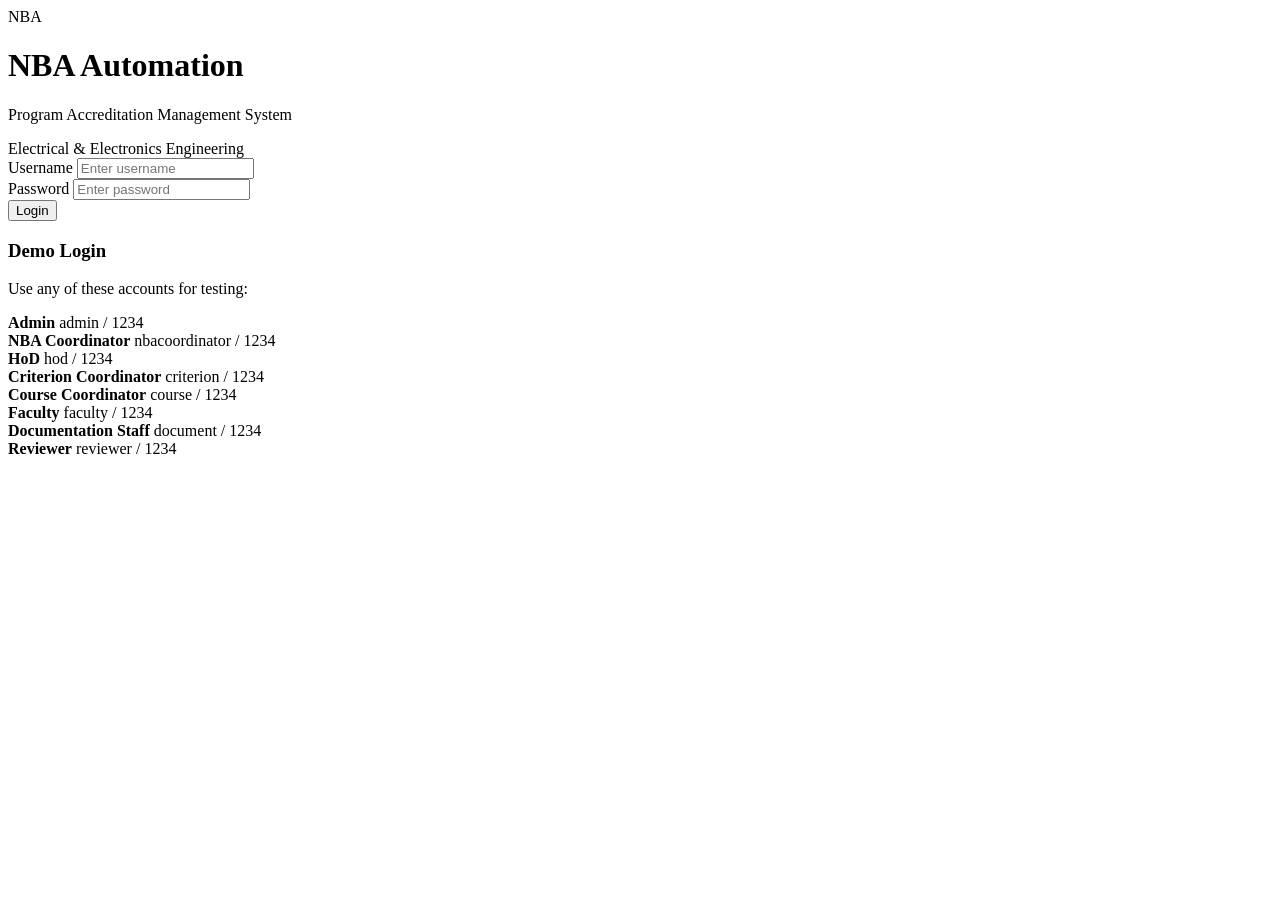
==== index.html @ faff5c58 "Create index.html" ====
<!DOCTYPE html>
<html lang="en">
<head>
    <meta charset="UTF-8">
    <meta name="viewport" content="width=device-width, initial-scale=1.0">

    <title>NBA Automation - Login</title>

    <link rel="stylesheet" href="style.css">
</head>

<body class="login-page">

    <div class="login-container">

        <div class="login-card">

            <div class="login-logo">
                <div class="logo-circle">NBA</div>
            </div>

            <h1>NBA Automation</h1>

            <p class="login-subtitle">
                Program Accreditation Management System
            </p>

            <div class="program-name">
                Electrical & Electronics Engineering
            </div>

            <form id="loginForm">

                <div class="form-group">

                    <label for="username">
                        Username
                    </label>

                    <input
                        type="text"
                        id="username"
                        placeholder="Enter username"
                        required
                    >

                </div>


                <div class="form-group">

                    <label for="password">
                        Password
                    </label>

                    <input
                        type="password"
                        id="password"
                        placeholder="Enter password"
                        required
                    >

                </div>


                <div id="loginError" class="error-message"></div>


                <button
                    type="submit"
                    class="btn btn-primary btn-full"
                >
                    Login
                </button>

            </form>


            <div class="demo-login">

                <h3>Demo Login</h3>

                <p>
                    Use any of these accounts for testing:
                </p>

                <div class="demo-account">
                    <strong>Admin</strong>
                    <span>admin / 1234</span>
                </div>

                <div class="demo-account">
                    <strong>NBA Coordinator</strong>
                    <span>nbacoordinator / 1234</span>
                </div>

                <div class="demo-account">
                    <strong>HoD</strong>
                    <span>hod / 1234</span>
                </div>

                <div class="demo-account">
                    <strong>Criterion Coordinator</strong>
                    <span>criterion / 1234</span>
                </div>

                <div class="demo-account">
                    <strong>Course Coordinator</strong>
                    <span>course / 1234</span>
                </div>

                <div class="demo-account">
                    <strong>Faculty</strong>
                    <span>faculty / 1234</span>
                </div>

                <div class="demo-account">
                    <strong>Documentation Staff</strong>
                    <span>document / 1234</span>
                </div>

                <div class="demo-account">
                    <strong>Reviewer</strong>
                    <span>reviewer / 1234</span>
                </div>

            </div>

        </div>

    </div>


    <script src="app.js"></script>

</body>
</html>
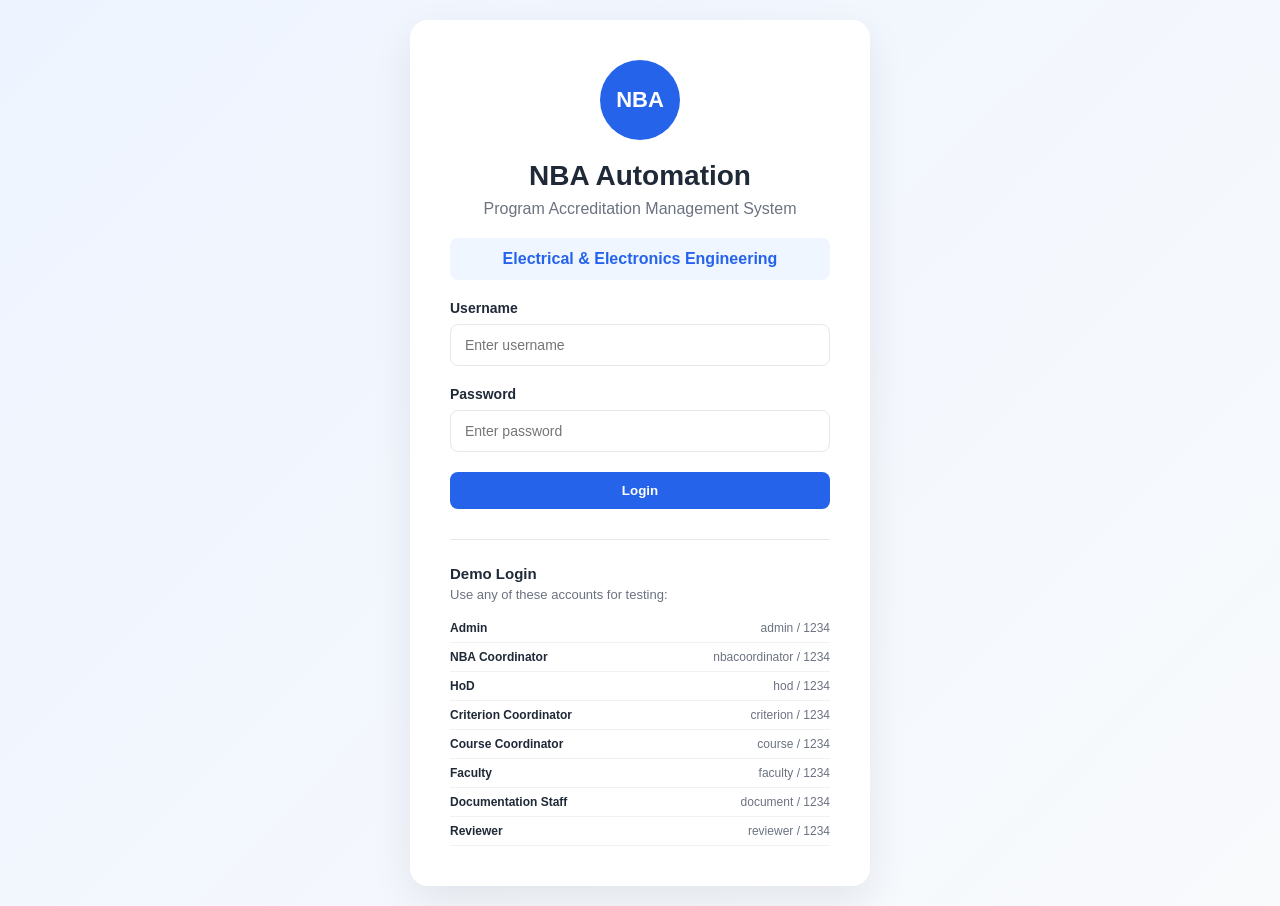
==== commit 777c4a33: "Update index.html" ====
--- a/index.html
+++ b/index.html
@@ -3,135 +3,46 @@
 <head>
     <meta charset="UTF-8">
     <meta name="viewport" content="width=device-width, initial-scale=1.0">
-
     <title>NBA Automation - Login</title>
-
     <link rel="stylesheet" href="style.css">
 </head>
-
 <body class="login-page">
-
     <div class="login-container">
-
         <div class="login-card">
-
             <div class="login-logo">
                 <div class="logo-circle">NBA</div>
             </div>
-
             <h1>NBA Automation</h1>
-
-            <p class="login-subtitle">
-                Program Accreditation Management System
-            </p>
-
-            <div class="program-name">
-                Electrical & Electronics Engineering
-            </div>
+            <p class="login-subtitle">Program Accreditation Management System</p>
+            <div class="program-name">Electrical & Electronics Engineering</div>
 
             <form id="loginForm">
-
                 <div class="form-group">
-
-                    <label for="username">
-                        Username
-                    </label>
-
-                    <input
-                        type="text"
-                        id="username"
-                        placeholder="Enter username"
-                        required
-                    >
-
+                    <label for="username">Username</label>
+                    <input type="text" id="username" placeholder="Enter username" required>
                 </div>
-
-
                 <div class="form-group">
-
-                    <label for="password">
-                        Password
-                    </label>
-
-                    <input
-                        type="password"
-                        id="password"
-                        placeholder="Enter password"
-                        required
-                    >
-
+                    <label for="password">Password</label>
+                    <input type="password" id="password" placeholder="Enter password" required>
                 </div>
-
-
                 <div id="loginError" class="error-message"></div>
-
-
-                <button
-                    type="submit"
-                    class="btn btn-primary btn-full"
-                >
-                    Login
-                </button>
-
+                <button type="submit" class="btn btn-primary btn-full">Login</button>
             </form>
 
-
             <div class="demo-login">
-
                 <h3>Demo Login</h3>
-
-                <p>
-                    Use any of these accounts for testing:
-                </p>
-
-                <div class="demo-account">
-                    <strong>Admin</strong>
-                    <span>admin / 1234</span>
-                </div>
-
-                <div class="demo-account">
-                    <strong>NBA Coordinator</strong>
-                    <span>nbacoordinator / 1234</span>
-                </div>
-
-                <div class="demo-account">
-                    <strong>HoD</strong>
-                    <span>hod / 1234</span>
-                </div>
-
-                <div class="demo-account">
-                    <strong>Criterion Coordinator</strong>
-                    <span>criterion / 1234</span>
-                </div>
-
-                <div class="demo-account">
-                    <strong>Course Coordinator</strong>
-                    <span>course / 1234</span>
-                </div>
-
-                <div class="demo-account">
-                    <strong>Faculty</strong>
-                    <span>faculty / 1234</span>
-                </div>
-
-                <div class="demo-account">
-                    <strong>Documentation Staff</strong>
-                    <span>document / 1234</span>
-                </div>
-
-                <div class="demo-account">
-                    <strong>Reviewer</strong>
-                    <span>reviewer / 1234</span>
-                </div>
-
+                <p>Use any of these accounts for testing:</p>
+                <div class="demo-account"><strong>Admin</strong><span>admin / 1234</span></div>
+                <div class="demo-account"><strong>NBA Coordinator</strong><span>nbacoordinator / 1234</span></div>
+                <div class="demo-account"><strong>HoD</strong><span>hod / 1234</span></div>
+                <div class="demo-account"><strong>Criterion Coordinator</strong><span>criterion / 1234</span></div>
+                <div class="demo-account"><strong>Course Coordinator</strong><span>course / 1234</span></div>
+                <div class="demo-account"><strong>Faculty</strong><span>faculty / 1234</span></div>
+                <div class="demo-account"><strong>Documentation Staff</strong><span>document / 1234</span></div>
+                <div class="demo-account"><strong>Reviewer</strong><span>reviewer / 1234</span></div>
             </div>
-
         </div>
-
     </div>
-
-
     <script src="app.js"></script>
-
 </body>
 </html>
--- a/style.css
+++ b/style.css
@@ -0,0 +1,819 @@
+/* =========================================
+   NBA AUTOMATION
+   MAIN STYLESHEET
+========================================= */
+
+* {
+  box-sizing: border-box;
+  margin: 0;
+  padding: 0;
+}
+
+:root {
+  --primary: #2563eb;
+  --primary-dark: #1d4ed8;
+  --background: #f5f7fb;
+  --sidebar: #111827;
+  --text: #1f2937;
+  --muted: #6b7280;
+  --border: #e5e7eb;
+  --white: #ffffff;
+  --success: #16a34a;
+  --warning: #d97706;
+  --danger: #dc2626;
+  --purple: #7c3aed;
+}
+
+body {
+  font-family: Arial, Helvetica, sans-serif;
+  background: var(--background);
+  color: var(--text);
+  min-height: 100vh;
+}
+
+a {
+  text-decoration: none;
+  color: inherit;
+}
+
+button, input, select, textarea {
+  font-family: inherit;
+}
+
+/* =========================================
+   LOGIN
+========================================= */
+
+.login-page {
+  min-height: 100vh;
+  display: flex;
+  justify-content: center;
+  align-items: center;
+  background: linear-gradient(135deg, #eef4ff, #f8fafc);
+  padding: 20px;
+}
+
+.login-container {
+  width: 100%;
+  max-width: 460px;
+}
+
+.login-card {
+  background: var(--white);
+  padding: 40px;
+  border-radius: 18px;
+  box-shadow: 0 15px 40px rgba(0,0,0,0.08);
+}
+
+.login-logo {
+  display: flex;
+  justify-content: center;
+  margin-bottom: 20px;
+}
+
+.logo-circle {
+  width: 80px;
+  height: 80px;
+  border-radius: 50%;
+  display: flex;
+  align-items: center;
+  justify-content: center;
+  background: var(--primary);
+  color: white;
+  font-size: 22px;
+  font-weight: 800;
+}
+
+.login-card h1 {
+  text-align: center;
+  font-size: 28px;
+}
+
+.login-subtitle {
+  text-align: center;
+  color: var(--muted);
+  margin-top: 8px;
+}
+
+.program-name {
+  margin: 20px 0;
+  padding: 12px;
+  text-align: center;
+  background: #eff6ff;
+  color: var(--primary);
+  border-radius: 8px;
+  font-weight: 600;
+}
+
+/* =========================================
+   FORMS
+========================================= */
+
+.form-group {
+  margin-bottom: 20px;
+}
+
+.form-group label {
+  display: block;
+  margin-bottom: 8px;
+  font-weight: 600;
+  font-size: 14px;
+}
+
+.form-group input,
+.form-group select,
+.form-group textarea {
+  width: 100%;
+  border: 1px solid var(--border);
+  border-radius: 8px;
+  padding: 12px 14px;
+  font-size: 14px;
+  outline: none;
+  background: white;
+}
+
+.form-group input:focus,
+.form-group select:focus,
+.form-group textarea:focus {
+  border-color: var(--primary);
+  box-shadow: 0 0 0 3px rgba(37,99,235,0.1);
+}
+
+.form-row {
+  display: grid;
+  grid-template-columns: 1fr 1fr;
+  gap: 20px;
+}
+
+/* =========================================
+   BUTTONS
+========================================= */
+
+.btn {
+  border: none;
+  border-radius: 8px;
+  padding: 11px 18px;
+  cursor: pointer;
+  font-weight: 600;
+  display: inline-flex;
+  align-items: center;
+  justify-content: center;
+  gap: 8px;
+  transition: 0.2s;
+}
+
+.btn-primary {
+  background: var(--primary);
+  color: white;
+}
+.btn-primary:hover {
+  background: var(--primary-dark);
+}
+
+.btn-secondary {
+  background: #eef2f7;
+  color: #374151;
+}
+.btn-secondary:hover {
+  background: #e5e7eb;
+}
+
+.btn-light {
+  background: white;
+  color: var(--primary);
+}
+
+.btn-full {
+  width: 100%;
+}
+
+.btn-sm {
+  padding: 6px 12px;
+  font-size: 12px;
+}
+
+.logout-btn {
+  width: 100%;
+  padding: 12px;
+  border: none;
+  border-radius: 8px;
+  background: #1f2937;
+  color: white;
+  cursor: pointer;
+}
+.logout-btn:hover {
+  background: #374151;
+}
+
+/* =========================================
+   LOGIN DEMO
+========================================= */
+
+.demo-login {
+  margin-top: 30px;
+  padding-top: 25px;
+  border-top: 1px solid var(--border);
+}
+
+.demo-login h3 {
+  font-size: 15px;
+  margin-bottom: 5px;
+}
+
+.demo-login p {
+  color: var(--muted);
+  font-size: 13px;
+  margin-bottom: 12px;
+}
+
+.demo-account {
+  display: flex;
+  justify-content: space-between;
+  padding: 7px 0;
+  font-size: 12px;
+  border-bottom: 1px solid #f1f1f1;
+}
+.demo-account span {
+  color: var(--muted);
+}
+
+/* =========================================
+   APP LAYOUT
+========================================= */
+
+.app-container {
+  display: flex;
+  min-height: 100vh;
+}
+
+.sidebar {
+  width: 260px;
+  background: var(--sidebar);
+  color: white;
+  position: fixed;
+  left: 0;
+  top: 0;
+  bottom: 0;
+  display: flex;
+  flex-direction: column;
+  z-index: 100;
+}
+
+.sidebar-header {
+  padding: 22px;
+  display: flex;
+  align-items: center;
+  gap: 12px;
+  border-bottom: 1px solid #374151;
+}
+
+.sidebar-logo {
+  width: 45px;
+  height: 45px;
+  border-radius: 10px;
+  background: var(--primary);
+  display: flex;
+  align-items: center;
+  justify-content: center;
+  font-weight: 800;
+}
+
+.sidebar-header h2 {
+  font-size: 16px;
+}
+.sidebar-header small {
+  color: #9ca3af;
+}
+
+.sidebar-nav {
+  padding: 18px 12px;
+  overflow-y: auto;
+  flex: 1;
+}
+
+.nav-item {
+  display: flex;
+  align-items: center;
+  gap: 12px;
+  padding: 12px;
+  margin-bottom: 5px;
+  border-radius: 8px;
+  color: #d1d5db;
+  font-size: 14px;
+}
+.nav-item:hover {
+  background: #1f2937;
+  color: white;
+}
+.nav-item.active {
+  background: var(--primary);
+  color: white;
+}
+
+.nav-section-title {
+  color: #6b7280;
+  font-size: 11px;
+  text-transform: uppercase;
+  padding: 20px 12px 8px;
+}
+
+.sidebar-bottom {
+  margin-top: auto;
+  padding: 15px;
+}
+
+/* =========================================
+   MAIN CONTENT
+========================================= */
+
+.main-content {
+  margin-left: 260px;
+  width: calc(100% - 260px);
+  min-height: 100vh;
+}
+
+.topbar {
+  height: 75px;
+  background: white;
+  border-bottom: 1px solid var(--border);
+  display: flex;
+  align-items: center;
+  justify-content: space-between;
+  padding: 0 30px;
+}
+
+.topbar h1 {
+  font-size: 22px;
+}
+.topbar p {
+  color: var(--muted);
+  font-size: 13px;
+  margin-top: 3px;
+}
+
+.user-area {
+  display: flex;
+  align-items: center;
+  gap: 18px;
+}
+
+.user-profile {
+  display: flex;
+  align-items: center;
+  gap: 10px;
+}
+.user-profile small,
+.user-area small {
+  display: block;
+  color: var(--muted);
+  margin-top: 3px;
+  font-size: 11px;
+}
+
+.user-avatar {
+  width: 40px;
+  height: 40px;
+  border-radius: 50%;
+  background: var(--primary);
+  color: white;
+  display: flex;
+  align-items: center;
+  justify-content: center;
+  font-weight: 700;
+}
+
+.notification-icon {
+  position: relative;
+  font-size: 20px;
+}
+.notification-icon span {
+  position: absolute;
+  top: -6px;
+  right: -7px;
+  background: var(--danger);
+  color: white;
+  font-size: 9px;
+  width: 16px;
+  height: 16px;
+  display: flex;
+  align-items: center;
+  justify-content: center;
+  border-radius: 50%;
+}
+
+.mobile-menu-btn {
+  display: none;
+  border: none;
+  background: none;
+  font-size: 24px;
+}
+
+/* =========================================
+   CONTENT
+========================================= */
+
+#dashboardSection,
+#tasksSection,
+#documentsSection,
+#criteriaSection,
+#notificationsSection,
+#docManagementSection,
+.upload-page {
+  padding: 30px;
+}
+
+.welcome-card {
+  background: linear-gradient(135deg, #2563eb, #4f46e5);
+  color: white;
+  border-radius: 15px;
+  padding: 25px 30px;
+  display: flex;
+  justify-content: space-between;
+  align-items: center;
+  margin-bottom: 25px;
+}
+
+.welcome-card h2 {
+  font-size: 23px;
+  margin-bottom: 8px;
+}
+.welcome-card p {
+  opacity: 0.85;
+  font-size: 14px;
+}
+
+/* =========================================
+   STAT CARDS
+========================================= */
+
+.stats-grid {
+  display: grid;
+  grid-template-columns: repeat(4, 1fr);
+  gap: 18px;
+  margin-bottom: 25px;
+}
+
+.stat-card {
+  background: white;
+  border: 1px solid var(--border);
+  border-radius: 12px;
+  padding: 20px;
+  display: flex;
+  align-items: center;
+  gap: 15px;
+}
+
+.stat-icon {
+  width: 48px;
+  height: 48px;
+  border-radius: 10px;
+  display: flex;
+  align-items: center;
+  justify-content: center;
+  font-size: 21px;
+}
+.stat-icon.blue { background: #dbeafe; }
+.stat-icon.green { background: #dcfce7; }
+.stat-icon.orange { background: #ffedd5; }
+.stat-icon.purple { background: #ede9fe; }
+
+.stat-card span {
+  display: block;
+  font-size: 12px;
+  color: var(--muted);
+}
+.stat-card strong {
+  display: block;
+  font-size: 24px;
+  margin-top: 4px;
+}
+
+/* =========================================
+   SECTION CARDS
+========================================= */
+
+.section-card {
+  background: white;
+  border: 1px solid var(--border);
+  border-radius: 12px;
+  padding: 22px;
+  margin-bottom: 22px;
+}
+
+.section-header {
+  display: flex;
+  align-items: center;
+  justify-content: space-between;
+  margin-bottom: 20px;
+}
+.section-header h2 {
+  font-size: 18px;
+}
+.section-header p {
+  color: var(--muted);
+  font-size: 13px;
+  margin-top: 4px;
+}
+
+/* =========================================
+   BADGES
+========================================= */
+
+.badge {
+  display: inline-block;
+  padding: 5px 10px;
+  border-radius: 20px;
+  font-size: 11px;
+  font-weight: 600;
+}
+.badge-blue { background: #dbeafe; color: #1d4ed8; }
+.badge-green { background: #dcfce7; color: #166534; }
+.badge-orange { background: #ffedd5; color: #9a3412; }
+.badge-red { background: #fee2e2; color: #991b1b; }
+.badge-gray { background: #f3f4f6; color: #4b5563; }
+
+/* =========================================
+   CRITERIA
+========================================= */
+
+.criteria-grid {
+  display: grid;
+  grid-template-columns: repeat(3, 1fr);
+  gap: 15px;
+}
+
+.criteria-card {
+  border: 1px solid var(--border);
+  border-radius: 10px;
+  padding: 15px;
+}
+.criteria-card-header {
+  display: flex;
+  justify-content: space-between;
+  margin-bottom: 12px;
+}
+.criteria-card h3 {
+  font-size: 14px;
+}
+
+.progress {
+  height: 8px;
+  background: #e5e7eb;
+  border-radius: 10px;
+  overflow: hidden;
+}
+.progress-bar {
+  height: 100%;
+  background: var(--primary);
+  border-radius: 10px;
+}
+
+/* =========================================
+   TABLE
+========================================= */
+
+.table-container {
+  width: 100%;
+  overflow-x: auto;
+}
+
+table {
+  width: 100%;
+  border-collapse: collapse;
+  font-size: 13px;
+}
+th {
+  text-align: left;
+  background: #f8fafc;
+  color: #4b5563;
+  padding: 12px;
+  border-bottom: 1px solid var(--border);
+  font-size: 12px;
+}
+td {
+  padding: 13px 12px;
+  border-bottom: 1px solid var(--border);
+}
+tr:hover td {
+  background: #fafafa;
+}
+
+/* =========================================
+   UPLOAD
+========================================= */
+
+.upload-page {
+  max-width: 1000px;
+}
+
+.file-upload-area {
+  border: 2px dashed #cbd5e1;
+  border-radius: 12px;
+  padding: 35px;
+  text-align: center;
+  background: #f8fafc;
+}
+.file-upload-area:hover {
+  border-color: var(--primary);
+  background: #eff6ff;
+}
+.upload-icon {
+  font-size: 40px;
+  margin-bottom: 10px;
+}
+.file-upload-area h3 {
+  margin-bottom: 5px;
+}
+.file-upload-area p {
+  color: var(--muted);
+  font-size: 13px;
+  margin-bottom: 18px;
+}
+.file-upload-area input[type="file"] {
+  display: none;
+}
+
+.selected-file {
+  margin-top: 15px;
+  color: var(--primary);
+  font-size: 13px;
+  font-weight: 600;
+}
+
+.form-actions {
+  display: flex;
+  justify-content: flex-end;
+  gap: 10px;
+  margin-top: 25px;
+}
+
+.upload-info li {
+  margin: 10px 0 0 20px;
+  color: #4b5563;
+  font-size: 14px;
+}
+
+.upload-status {
+  display: none;
+  padding: 12px;
+  border-radius: 8px;
+  margin-top: 15px;
+  font-size: 13px;
+}
+.upload-status.success {
+  display: block;
+  background: #dcfce7;
+  color: #166534;
+}
+.upload-status.error {
+  display: block;
+  background: #fee2e2;
+  color: #991b1b;
+}
+
+/* =========================================
+   DOCUMENT LIST
+========================================= */
+
+.document-item {
+  display: flex;
+  justify-content: space-between;
+  align-items: center;
+  padding: 15px;
+  border-bottom: 1px solid var(--border);
+}
+.document-item:last-child {
+  border-bottom: none;
+}
+.document-info {
+  display: flex;
+  align-items: center;
+  gap: 12px;
+}
+.document-icon {
+  width: 40px;
+  height: 40px;
+  border-radius: 8px;
+  background: #eff6ff;
+  display: flex;
+  align-items: center;
+  justify-content: center;
+}
+
+/* =========================================
+   NOTIFICATIONS
+========================================= */
+
+.notification {
+  display: flex;
+  gap: 15px;
+  padding: 15px;
+  border-bottom: 1px solid var(--border);
+}
+.notification > span {
+  font-size: 22px;
+}
+.notification strong {
+  font-size: 14px;
+}
+.notification p {
+  color: var(--muted);
+  font-size: 12px;
+  margin-top: 4px;
+}
+
+/* =========================================
+   ERROR
+========================================= */
+
+.error-message {
+  color: var(--danger);
+  font-size: 13px;
+  margin-bottom: 12px;
+  display: none;
+}
+
+/* =========================================
+   HIDDEN
+========================================= */
+
+.hidden {
+  display: none !important;
+}
+
+/* =========================================
+   RESPONSIVE
+========================================= */
+
+@media (max-width: 1000px) {
+  .stats-grid { grid-template-columns: repeat(2, 1fr); }
+  .criteria-grid { grid-template-columns: repeat(2, 1fr); }
+}
+
+@media (max-width: 768px) {
+  .sidebar {
+    transform: translateX(-100%);
+    transition: 0.3s;
+  }
+  .sidebar.open {
+    transform: translateX(0);
+  }
+  .main-content {
+    margin-left: 0;
+    width: 100%;
+  }
+  .mobile-menu-btn {
+    display: block;
+  }
+  .topbar {
+    padding: 0 15px;
+  }
+  .topbar h1 {
+    font-size: 18px;
+  }
+  .user-profile div:not(.user-avatar) {
+    display: none;
+  }
+  #dashboardSection,
+  #tasksSection,
+  #documentsSection,
+  #criteriaSection,
+  #notificationsSection,
+  #docManagementSection,
+  .upload-page {
+    padding: 15px;
+  }
+  .welcome-card {
+    flex-direction: column;
+    align-items: flex-start;
+    gap: 20px;
+  }
+  .stats-grid {
+    grid-template-columns: 1fr 1fr;
+  }
+  .criteria-grid {
+    grid-template-columns: 1fr;
+  }
+  .form-row {
+    grid-template-columns: 1fr;
+    gap: 0;
+  }
+}
+
+@media (max-width: 500px) {
+  .login-card {
+    padding: 25px;
+  }
+  .stats-grid {
+    grid-template-columns: 1fr;
+  }
+  .user-area {
+    gap: 5px;
+  }
+  .notification-icon {
+    display: none;
+  }
+  .section-card {
+    padding: 15px;
+  }
+}
